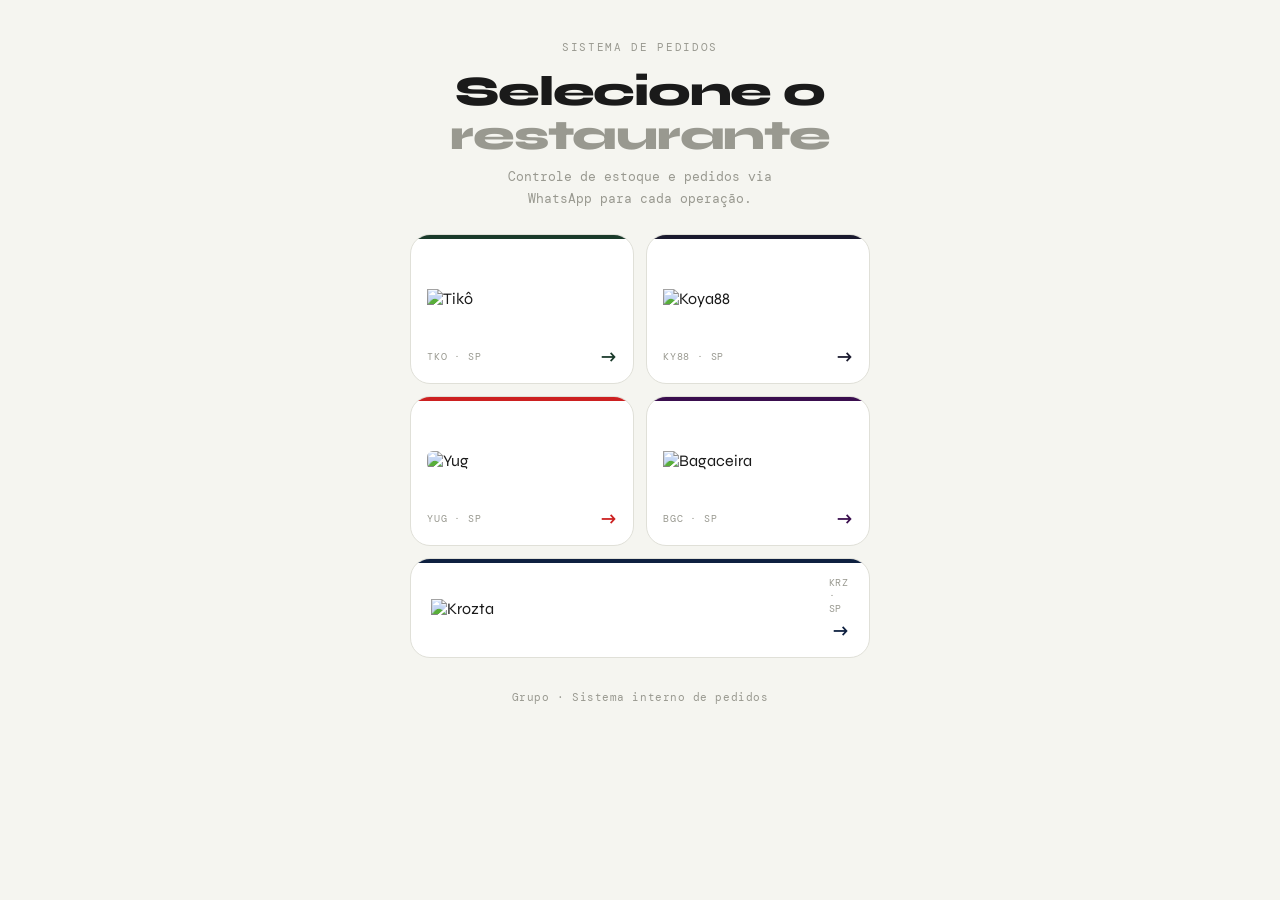
==== index.html @ 6748119b "Rename pedidos-root/index.html to index.html" ====
<!DOCTYPE html>
<html lang="pt-BR">
<head>
<meta charset="UTF-8"/>
<meta name="viewport" content="width=device-width, initial-scale=1.0"/>
<title>Pedidos — Grupo</title>
<link rel="preconnect" href="https://fonts.googleapis.com"/>
<link rel="preconnect" href="https://fonts.gstatic.com" crossorigin/>
<link href="https://fonts.googleapis.com/css2?family=DM+Mono:wght@400;500&family=Syne:wght@400;700;800&display=swap" rel="stylesheet"/>
<style>
*,*::before,*::after{box-sizing:border-box;margin:0;padding:0;}
:root{
  --bg:#f5f5f0;
  --card:#ffffff;
  --border:#e0e0d8;
  --text:#1a1a1a;
  --muted:#999990;
  --mono:'DM Mono',monospace;
  --display:'Syne',sans-serif;
}
html{font-size:16px;}
body{background:var(--bg);color:var(--text);font-family:var(--display);min-height:100vh;padding:0 0 3rem;}

.hero{padding:2.5rem 1.5rem 1.5rem;text-align:center;}
.eyebrow{font-family:var(--mono);font-size:11px;letter-spacing:.15em;text-transform:uppercase;color:var(--muted);margin-bottom:1rem;display:block;}
.hero h1{font-size:clamp(24px,7vw,42px);font-weight:800;letter-spacing:-.03em;line-height:1.05;margin-bottom:.5rem;}
.hero h1 em{font-style:normal;color:var(--muted);}
.hero p{font-size:13px;color:var(--muted);font-family:var(--mono);line-height:1.7;max-width:300px;margin:0 auto;}

.grid{
  display:grid;
  grid-template-columns:1fr 1fr;
  gap:12px;
  padding:0 1.25rem;
  max-width:500px;
  margin:0 auto;
}

.card{
  background:var(--card);
  border:1px solid var(--border);
  border-radius:20px;
  padding:1.25rem 1rem 1rem;
  text-decoration:none;
  color:var(--text);
  display:flex;
  flex-direction:column;
  align-items:flex-start;
  gap:0;
  position:relative;
  overflow:hidden;
  transition:transform .18s, box-shadow .18s;
  min-height:150px;
}
.card::after{
  content:'';
  position:absolute;
  top:0;left:0;right:0;
  height:4px;
  background:var(--c,#1a1a1a);
  border-radius:20px 20px 0 0;
}
.card:active{transform:scale(.97);}
@media(hover:hover){.card:hover{transform:translateY(-2px);box-shadow:0 8px 24px rgba(0,0,0,.08);border-color:#ccc;}}

.card-tiko      {--c:#1a3a2a;}
.card-koya      {--c:#1a1a2e;}
.card-yug       {--c:#CC2020;}
.card-bagaceira {--c:#3a0e4e;}
.card-krozta    {--c:#0e2040;}

/* logo container — altura fixa para alinhar */
.card-logo{
  flex:1;
  display:flex;
  align-items:center;
  justify-content:flex-start;
  width:100%;
  padding:4px 0 8px;
}
.card-logo img{
  max-height:56px;
  max-width:100%;
  width:auto;
  object-fit:contain;
  object-position:left center;
}

/* yug tem logo quadrado/vertical com fundo vermelho */
.card-yug .card-logo img{
  max-height:64px;
  border-radius:6px;
}

.card-bottom{
  display:flex;
  align-items:center;
  justify-content:space-between;
  width:100%;
  margin-top:auto;
}
.card-badge{font-family:var(--mono);font-size:10px;letter-spacing:.08em;text-transform:uppercase;color:var(--muted);}
.card-arrow{font-size:18px;font-weight:700;color:var(--c,#1a1a1a);}

/* krozta — wide */
.card-wide{
  grid-column:1/-1;
  min-height:100px;
  flex-direction:row;
  align-items:center;
  padding:1rem 1.25rem;
  gap:1rem;
}
.card-wide .card-logo{
  flex:1;
  padding:0;
}
.card-wide .card-logo img{max-height:36px;}
.card-wide .card-bottom{flex:0;flex-direction:column;align-items:flex-end;gap:4px;}

footer{text-align:center;margin-top:2rem;font-family:var(--mono);font-size:11px;color:var(--muted);letter-spacing:.05em;}

@media(max-width:380px){
  .card-logo img{max-height:44px;}
  .card{min-height:130px;}
}
</style>
</head>
<body>

<section class="hero">
  <span class="eyebrow">Sistema de pedidos</span>
  <h1>Selecione o<br/><em>restaurante</em></h1>
  <p>Controle de estoque e pedidos via WhatsApp para cada operação.</p>
</section>

<div class="grid">

  <a href="tiko.html" class="card card-tiko">
    <div class="card-logo">
      <img src="logos/tiko.png" alt="Tikô"/>
    </div>
    <div class="card-bottom">
      <span class="card-badge">TKO · SP</span>
      <span class="card-arrow">→</span>
    </div>
  </a>

  <a href="koya.html" class="card card-koya">
    <div class="card-logo">
      <img src="logos/koya.png" alt="Koya88"/>
    </div>
    <div class="card-bottom">
      <span class="card-badge">KY88 · SP</span>
      <span class="card-arrow">→</span>
    </div>
  </a>

  <a href="yug.html" class="card card-yug">
    <div class="card-logo">
      <img src="logos/yug.png" alt="Yug"/>
    </div>
    <div class="card-bottom">
      <span class="card-badge">YUG · SP</span>
      <span class="card-arrow">→</span>
    </div>
  </a>

  <a href="bagaceira.html" class="card card-bagaceira">
    <div class="card-logo">
      <img src="logos/bagaceira.png" alt="Bagaceira"/>
    </div>
    <div class="card-bottom">
      <span class="card-badge">BGC · SP</span>
      <span class="card-arrow">→</span>
    </div>
  </a>

  <a href="krozta.html" class="card card-krozta card-wide">
    <div class="card-logo">
      <img src="logos/krozta.png" alt="Krozta"/>
    </div>
    <div class="card-bottom">
      <span class="card-badge">KRZ · SP</span>
      <span class="card-arrow">→</span>
    </div>
  </a>

</div>

<footer>Grupo · Sistema interno de pedidos</footer>
</body>
</html>
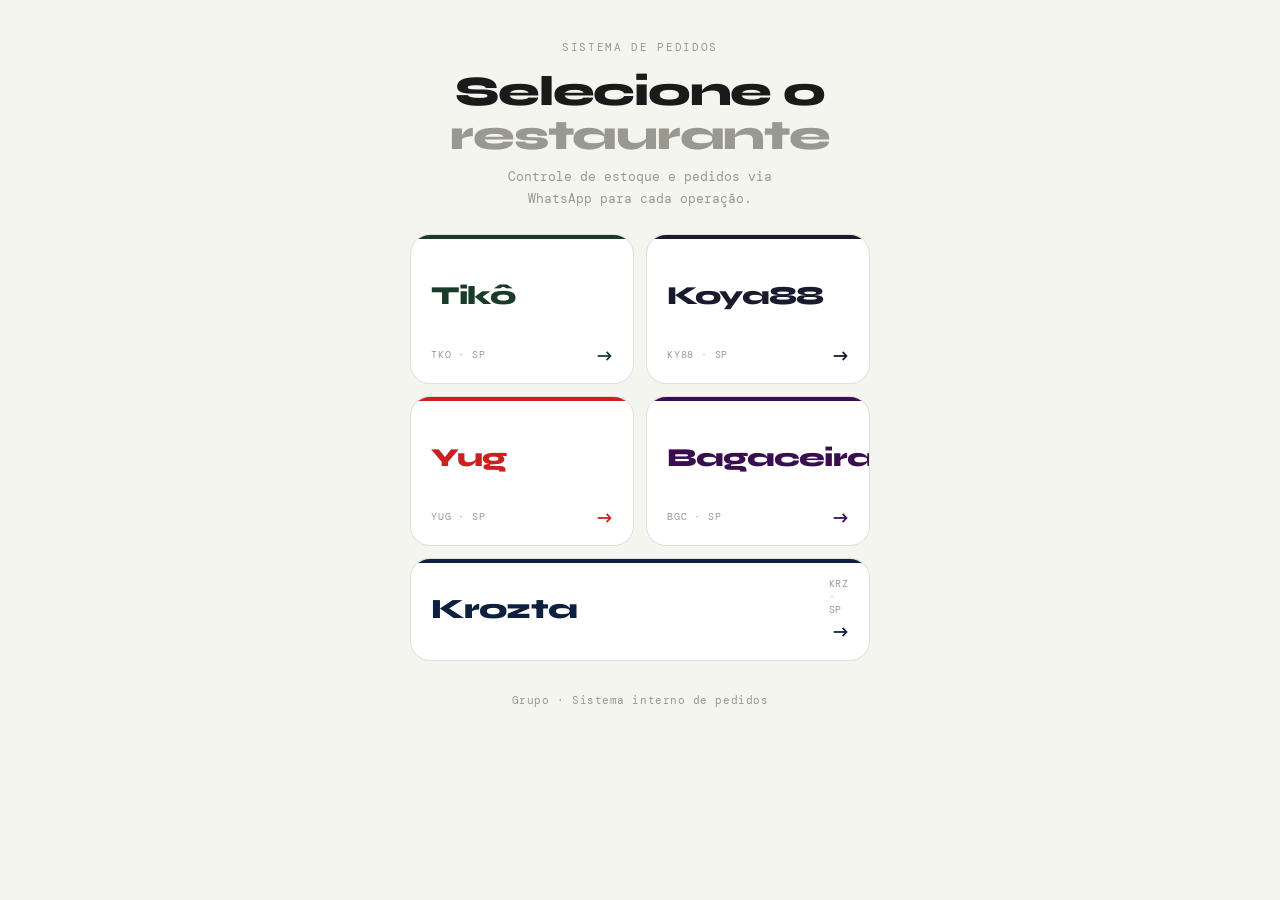
==== commit 4a586e72: "Add files via upload" ====
--- a/index.html
+++ b/index.html
@@ -10,13 +10,9 @@
 <style>
 *,*::before,*::after{box-sizing:border-box;margin:0;padding:0;}
 :root{
-  --bg:#f5f5f0;
-  --card:#ffffff;
-  --border:#e0e0d8;
-  --text:#1a1a1a;
-  --muted:#999990;
-  --mono:'DM Mono',monospace;
-  --display:'Syne',sans-serif;
+  --bg:#f5f5f0;--card:#ffffff;--border:#e0e0d8;
+  --text:#1a1a1a;--muted:#999990;
+  --mono:'DM Mono',monospace;--display:'Syne',sans-serif;
 }
 html{font-size:16px;}
 body{background:var(--bg);color:var(--text);font-family:var(--display);min-height:100vh;padding:0 0 3rem;}
@@ -27,39 +23,16 @@
 .hero h1 em{font-style:normal;color:var(--muted);}
 .hero p{font-size:13px;color:var(--muted);font-family:var(--mono);line-height:1.7;max-width:300px;margin:0 auto;}
 
-.grid{
-  display:grid;
-  grid-template-columns:1fr 1fr;
-  gap:12px;
-  padding:0 1.25rem;
-  max-width:500px;
-  margin:0 auto;
-}
+.grid{display:grid;grid-template-columns:1fr 1fr;gap:12px;padding:0 1.25rem;max-width:500px;margin:0 auto;}
 
 .card{
-  background:var(--card);
-  border:1px solid var(--border);
-  border-radius:20px;
-  padding:1.25rem 1rem 1rem;
-  text-decoration:none;
-  color:var(--text);
-  display:flex;
-  flex-direction:column;
-  align-items:flex-start;
-  gap:0;
-  position:relative;
-  overflow:hidden;
-  transition:transform .18s, box-shadow .18s;
-  min-height:150px;
+  background:var(--card);border:1px solid var(--border);border-radius:20px;
+  padding:1.5rem 1.25rem 1.1rem;text-decoration:none;color:var(--text);
+  display:flex;flex-direction:column;min-height:150px;
+  position:relative;overflow:hidden;
+  transition:transform .18s,box-shadow .18s;
 }
-.card::after{
-  content:'';
-  position:absolute;
-  top:0;left:0;right:0;
-  height:4px;
-  background:var(--c,#1a1a1a);
-  border-radius:20px 20px 0 0;
-}
+.card::after{content:'';position:absolute;top:0;left:0;right:0;height:4px;background:var(--c,#1a1a1a);border-radius:20px 20px 0 0;}
 .card:active{transform:scale(.97);}
 @media(hover:hover){.card:hover{transform:translateY(-2px);box-shadow:0 8px 24px rgba(0,0,0,.08);border-color:#ccc;}}
 
@@ -69,61 +42,20 @@
 .card-bagaceira {--c:#3a0e4e;}
 .card-krozta    {--c:#0e2040;}
 
-/* logo container — altura fixa para alinhar */
-.card-logo{
-  flex:1;
-  display:flex;
-  align-items:center;
-  justify-content:flex-start;
-  width:100%;
-  padding:4px 0 8px;
+.card-name{
+  font-size:26px;font-weight:800;letter-spacing:-.03em;line-height:1;
+  flex:1;display:flex;align-items:center;
+  color:var(--c,#1a1a1a);
 }
-.card-logo img{
-  max-height:56px;
-  max-width:100%;
-  width:auto;
-  object-fit:contain;
-  object-position:left center;
-}
-
-/* yug tem logo quadrado/vertical com fundo vermelho */
-.card-yug .card-logo img{
-  max-height:64px;
-  border-radius:6px;
-}
-
-.card-bottom{
-  display:flex;
-  align-items:center;
-  justify-content:space-between;
-  width:100%;
-  margin-top:auto;
-}
+.card-bottom{display:flex;align-items:center;justify-content:space-between;width:100%;margin-top:auto;padding-top:.75rem;}
 .card-badge{font-family:var(--mono);font-size:10px;letter-spacing:.08em;text-transform:uppercase;color:var(--muted);}
 .card-arrow{font-size:18px;font-weight:700;color:var(--c,#1a1a1a);}
 
-/* krozta — wide */
-.card-wide{
-  grid-column:1/-1;
-  min-height:100px;
-  flex-direction:row;
-  align-items:center;
-  padding:1rem 1.25rem;
-  gap:1rem;
-}
-.card-wide .card-logo{
-  flex:1;
-  padding:0;
-}
-.card-wide .card-logo img{max-height:36px;}
-.card-wide .card-bottom{flex:0;flex-direction:column;align-items:flex-end;gap:4px;}
+.card-wide{grid-column:1/-1;min-height:100px;flex-direction:row;align-items:center;padding:1.1rem 1.25rem;gap:1rem;}
+.card-wide .card-name{font-size:28px;flex:1;}
+.card-wide .card-bottom{flex:0;flex-direction:column;align-items:flex-end;gap:4px;padding:0;}
 
 footer{text-align:center;margin-top:2rem;font-family:var(--mono);font-size:11px;color:var(--muted);letter-spacing:.05em;}
-
-@media(max-width:380px){
-  .card-logo img{max-height:44px;}
-  .card{min-height:130px;}
-}
 </style>
 </head>
 <body>
@@ -137,9 +69,7 @@
 <div class="grid">
 
   <a href="tiko.html" class="card card-tiko">
-    <div class="card-logo">
-      <img src="logos/tiko.png" alt="Tikô"/>
-    </div>
+    <div class="card-name">Tikô</div>
     <div class="card-bottom">
       <span class="card-badge">TKO · SP</span>
       <span class="card-arrow">→</span>
@@ -147,9 +77,7 @@
   </a>
 
   <a href="koya.html" class="card card-koya">
-    <div class="card-logo">
-      <img src="logos/koya.png" alt="Koya88"/>
-    </div>
+    <div class="card-name">Koya88</div>
     <div class="card-bottom">
       <span class="card-badge">KY88 · SP</span>
       <span class="card-arrow">→</span>
@@ -157,9 +85,7 @@
   </a>
 
   <a href="yug.html" class="card card-yug">
-    <div class="card-logo">
-      <img src="logos/yug.png" alt="Yug"/>
-    </div>
+    <div class="card-name">Yug</div>
     <div class="card-bottom">
       <span class="card-badge">YUG · SP</span>
       <span class="card-arrow">→</span>
@@ -167,9 +93,7 @@
   </a>
 
   <a href="bagaceira.html" class="card card-bagaceira">
-    <div class="card-logo">
-      <img src="logos/bagaceira.png" alt="Bagaceira"/>
-    </div>
+    <div class="card-name">Bagaceira</div>
     <div class="card-bottom">
       <span class="card-badge">BGC · SP</span>
       <span class="card-arrow">→</span>
@@ -177,9 +101,7 @@
   </a>
 
   <a href="krozta.html" class="card card-krozta card-wide">
-    <div class="card-logo">
-      <img src="logos/krozta.png" alt="Krozta"/>
-    </div>
+    <div class="card-name">Krozta</div>
     <div class="card-bottom">
       <span class="card-badge">KRZ · SP</span>
       <span class="card-arrow">→</span>
